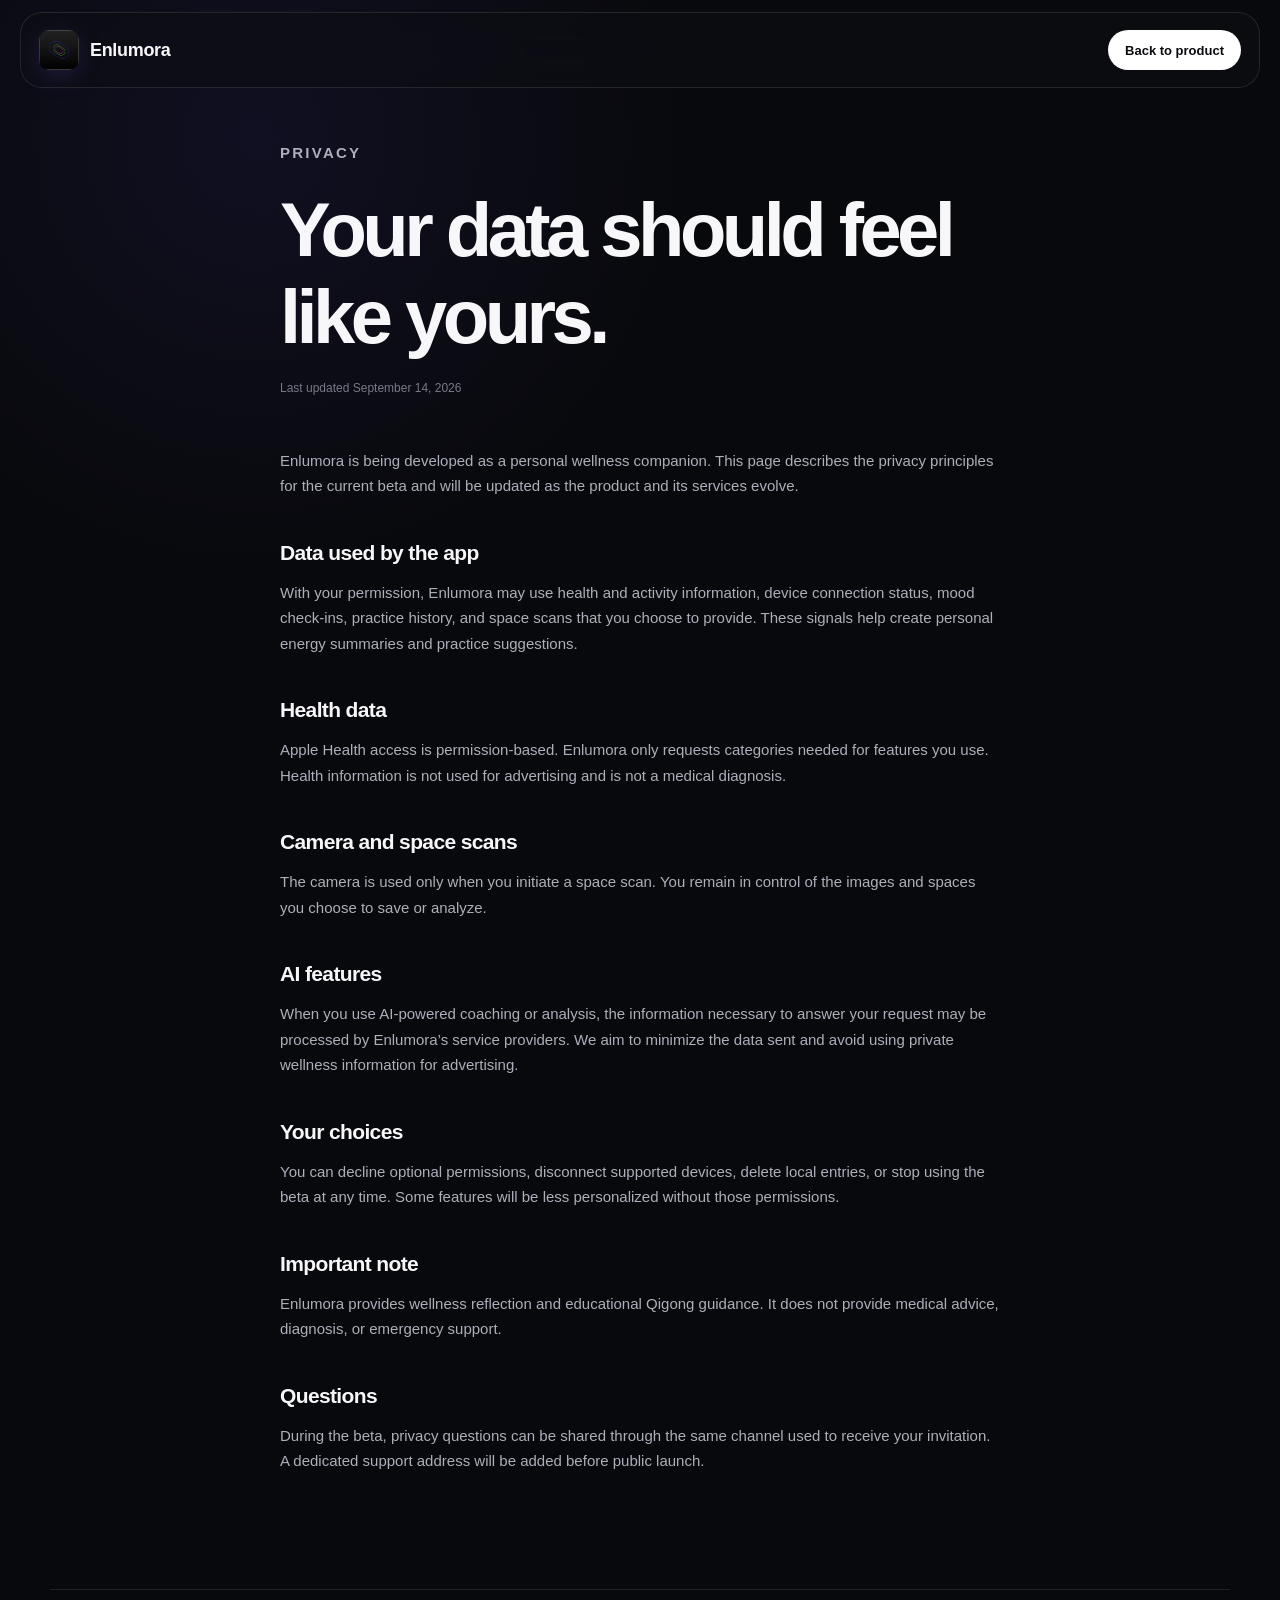
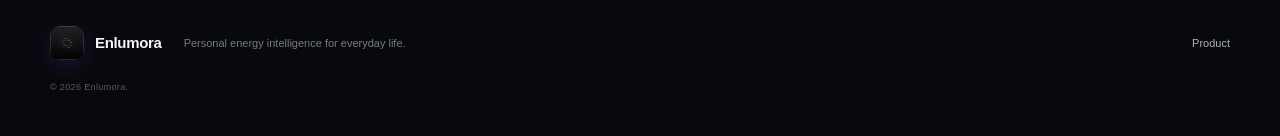
==== privacy.html @ c50a44a4 "Launch Enlumora product website" ====
<!doctype html>
<html lang="en">
<head>
  <meta charset="utf-8">
  <meta name="viewport" content="width=device-width, initial-scale=1">
  <title>Privacy — Enlumora</title>
  <meta name="description" content="Enlumora privacy overview.">
  <meta name="theme-color" content="#08090c">
  <link rel="icon" href="assets/app-icon.webp">
  <link rel="stylesheet" href="styles.css">
</head>
<body>
  <header class="site-header is-scrolled">
    <a class="brand" href="index.html"><img src="assets/app-icon.webp" alt="" width="40" height="40"><span>Enlumora</span></a>
    <a class="nav-cta" href="index.html">Back to product</a>
  </header>
  <main class="privacy-page">
    <article class="privacy-copy">
      <p class="eyebrow">Privacy</p>
      <h1>Your data should feel like yours.</h1>
      <p class="updated">Last updated September 14, 2026</p>

      <p>Enlumora is being developed as a personal wellness companion. This page describes the privacy principles for the current beta and will be updated as the product and its services evolve.</p>

      <h2>Data used by the app</h2>
      <p>With your permission, Enlumora may use health and activity information, device connection status, mood check-ins, practice history, and space scans that you choose to provide. These signals help create personal energy summaries and practice suggestions.</p>

      <h2>Health data</h2>
      <p>Apple Health access is permission-based. Enlumora only requests categories needed for features you use. Health information is not used for advertising and is not a medical diagnosis.</p>

      <h2>Camera and space scans</h2>
      <p>The camera is used only when you initiate a space scan. You remain in control of the images and spaces you choose to save or analyze.</p>

      <h2>AI features</h2>
      <p>When you use AI-powered coaching or analysis, the information necessary to answer your request may be processed by Enlumora’s service providers. We aim to minimize the data sent and avoid using private wellness information for advertising.</p>

      <h2>Your choices</h2>
      <p>You can decline optional permissions, disconnect supported devices, delete local entries, or stop using the beta at any time. Some features will be less personalized without those permissions.</p>

      <h2>Important note</h2>
      <p>Enlumora provides wellness reflection and educational Qigong guidance. It does not provide medical advice, diagnosis, or emergency support.</p>

      <h2>Questions</h2>
      <p>During the beta, privacy questions can be shared through the same channel used to receive your invitation. A dedicated support address will be added before public launch.</p>
    </article>
  </main>
  <footer class="site-footer shell">
    <a class="brand brand--footer" href="index.html"><img src="assets/app-icon.webp" alt="" width="34" height="34"><span>Enlumora</span></a>
    <p>Personal energy intelligence for everyday life.</p>
    <div class="footer-links"><a href="index.html">Product</a></div>
    <small>© <span data-year></span> Enlumora.</small>
  </footer>
  <script src="script.js"></script>
</body>
</html>
---- styles.css ----
:root {
  color-scheme: dark;
  --bg: #08090c;
  --surface: #15161c;
  --surface-2: #1d1e26;
  --text: #f7f7fa;
  --muted: #adafba;
  --subtle: #777986;
  --line: rgba(255, 255, 255, .1);
  --purple: #6b52ff;
  --green: #49e878;
  --pink: #f44cb7;
  --cyan: #5ddeea;
  --gold: #d7c187;
  --shell: min(1180px, calc(100vw - 48px));
}

* { box-sizing: border-box; }

html { scroll-behavior: smooth; overflow-x: hidden; }

body {
  margin: 0;
  overflow-x: hidden;
  color: var(--text);
  background:
    radial-gradient(circle at 20% 8%, rgba(107, 82, 255, .09), transparent 28rem),
    var(--bg);
  font-family: Inter, ui-sans-serif, -apple-system, BlinkMacSystemFont, "SF Pro Display", "Segoe UI", sans-serif;
  -webkit-font-smoothing: antialiased;
}

a { color: inherit; text-decoration: none; }
img, video { display: block; max-width: 100%; }
button { font: inherit; }
.shell { width: var(--shell); margin-inline: auto; }

.page-glow {
  position: fixed;
  z-index: -1;
  width: 34rem;
  height: 34rem;
  border-radius: 50%;
  filter: blur(140px);
  opacity: .09;
  pointer-events: none;
}

.page-glow--violet { top: 20vh; right: -17rem; background: var(--purple); }
.page-glow--green { top: 145vh; left: -20rem; background: var(--green); }

.site-header {
  position: fixed;
  z-index: 100;
  top: 0;
  left: 50%;
  width: min(1240px, calc(100vw - 32px));
  height: 76px;
  padding: 0 18px;
  display: flex;
  align-items: center;
  justify-content: space-between;
  transform: translateX(-50%);
  border: 1px solid transparent;
  border-radius: 22px;
  transition: background .3s, border-color .3s, top .3s, backdrop-filter .3s;
}

.site-header.is-scrolled {
  top: 12px;
  background: rgba(13, 14, 18, .72);
  border-color: var(--line);
  backdrop-filter: blur(22px) saturate(150%);
}

.brand { display: inline-flex; align-items: center; gap: 11px; font-weight: 650; letter-spacing: -.02em; }
.brand img { border-radius: 10px; box-shadow: 0 6px 25px rgba(107, 82, 255, .18); }
.brand span { font-size: 18px; }

.desktop-nav { display: flex; align-items: center; gap: 32px; margin-left: auto; margin-right: 34px; }
.desktop-nav a { color: var(--muted); font-size: 13px; transition: color .2s; }
.desktop-nav a:hover { color: white; }

.nav-cta {
  height: 40px;
  padding: 0 17px;
  display: inline-flex;
  align-items: center;
  gap: 9px;
  border-radius: 999px;
  color: #0b0c0f;
  background: #fff;
  font-size: 13px;
  font-weight: 650;
}
.nav-cta span, .button span { transition: transform .2s; }
.nav-cta:hover span, .button:hover span { transform: translate(2px, -2px); }

.menu-button, .mobile-menu { display: none; }

.hero {
  min-height: 900px;
  padding-top: 160px;
  display: grid;
  grid-template-columns: minmax(0, .95fr) minmax(420px, 1.05fr);
  align-items: center;
  gap: 64px;
}

.eyebrow {
  margin: 0 0 20px;
  color: rgba(255,255,255,.66);
  font-size: 11px;
  font-weight: 700;
  letter-spacing: .15em;
  text-transform: uppercase;
}

.eyebrow-dot {
  width: 7px;
  height: 7px;
  margin-right: 9px;
  display: inline-block;
  border-radius: 50%;
  background: var(--green);
  box-shadow: 0 0 15px var(--green);
}

.hero h1, .section-heading h2, .practice-caption h2, .coach-copy h2, .journey-copy h2, .final-cta h2 {
  margin: 0;
  max-width: 850px;
  font-size: clamp(54px, 7.6vw, 104px);
  font-weight: 560;
  line-height: .94;
  letter-spacing: -.065em;
}

.hero h1 span, .section-heading h2 span, .practice-caption h2 span, .coach-copy h2 span, .journey-copy h2 span, .final-cta h2 span {
  color: transparent;
  background: linear-gradient(90deg, #fff 5%, #a9a4c7 54%, #6f7080);
  background-clip: text;
  -webkit-background-clip: text;
}

.hero-lede {
  max-width: 575px;
  margin: 32px 0 0;
  color: var(--muted);
  font-size: clamp(18px, 1.8vw, 22px);
  line-height: 1.55;
  letter-spacing: -.02em;
}

.hero-actions { display: flex; align-items: center; gap: 28px; margin-top: 36px; }
.button { min-height: 54px; padding: 0 23px; display: inline-flex; align-items: center; justify-content: center; gap: 12px; border-radius: 999px; font-size: 14px; font-weight: 700; }
.button--primary { color: #090a0d; background: #fff; box-shadow: 0 15px 50px rgba(255,255,255,.1); }
.button--primary:hover { background: #e8e8ec; }
.text-link { display: inline-flex; gap: 10px; color: #d5d5dc; font-size: 14px; }
.text-link span { color: var(--green); }

.signal-row { display: flex; gap: 24px; margin-top: 44px; color: var(--subtle); font-size: 12px; }
.signal-row span { display: flex; align-items: center; gap: 8px; }
.signal-dot { width: 6px; height: 6px; display: inline-block; border-radius: 50%; }
.signal-dot--purple { background: var(--purple); box-shadow: 0 0 12px var(--purple); }
.signal-dot--pink { background: var(--pink); box-shadow: 0 0 12px var(--pink); }
.signal-dot--green { background: var(--green); box-shadow: 0 0 12px var(--green); }

.hero-visual { position: relative; min-height: 690px; display: grid; place-items: center; }
.hero-visual::before {
  content: "";
  position: absolute;
  inset: 8% -5%;
  background: radial-gradient(circle at 55% 45%, rgba(107,82,255,.24), rgba(244,76,183,.07) 32%, transparent 65%);
  filter: blur(20px);
}

.phone { position: relative; z-index: 3; width: 326px; transform: rotate(3deg); filter: drop-shadow(0 45px 60px rgba(0,0,0,.6)); }
.phone-frame { position: relative; padding: 10px; overflow: hidden; border: 1px solid rgba(255,255,255,.28); border-radius: 54px; background: linear-gradient(145deg, #3a3b42, #101116 20%, #0b0c0f 80%, #444650); box-shadow: inset 0 0 0 2px #07080a, inset 0 0 0 5px rgba(255,255,255,.04); }
.phone-frame img { width: 100%; height: auto; border-radius: 45px; }
.phone-speaker { position: absolute; z-index: 2; top: 21px; left: 50%; width: 92px; height: 25px; transform: translateX(-50%); border-radius: 20px; background: #050608; }

.energy-orbit { position: absolute; z-index: 1; border: 1px solid; border-radius: 50%; transform: rotate(-20deg); animation: orbit-drift 8s ease-in-out infinite alternate; }
.energy-orbit--one { width: 470px; height: 280px; border-color: rgba(107,82,255,.35); box-shadow: 0 0 60px rgba(107,82,255,.09), inset 0 0 70px rgba(107,82,255,.05); }
.energy-orbit--two { width: 580px; height: 360px; border-color: rgba(73,232,120,.15); animation-delay: -2s; }
@keyframes orbit-drift { to { transform: rotate(-14deg) scale(1.03); } }

.floating-chip {
  position: absolute;
  z-index: 5;
  min-width: 210px;
  padding: 14px 16px;
  display: flex;
  align-items: center;
  gap: 12px;
  border: 1px solid rgba(255,255,255,.13);
  border-radius: 16px;
  background: rgba(24,25,32,.78);
  box-shadow: 0 18px 45px rgba(0,0,0,.34);
  backdrop-filter: blur(18px);
  font-size: 13px;
  font-weight: 600;
}
.floating-chip small { display: block; margin-bottom: 4px; color: var(--muted); font-size: 8px; letter-spacing: .11em; }
.floating-chip--top { top: 18%; right: -1%; }
.floating-chip--bottom { bottom: 18%; left: -4%; }
.chip-icon { width: 34px; height: 34px; display: grid; place-items: center; flex: 0 0 auto; border-radius: 50%; color: var(--green); background: rgba(73,232,120,.11); box-shadow: inset 0 0 18px rgba(73,232,120,.08); }
.chip-pulse { width: 13px; height: 13px; margin: 10px; flex: 0 0 auto; border-radius: 50%; background: var(--pink); box-shadow: 0 0 0 6px rgba(244,76,183,.12), 0 0 22px var(--pink); }

.principle-strip { min-height: 82px; padding: 22px 32px; display: flex; align-items: center; justify-content: center; gap: 30px; border-block: 1px solid var(--line); color: rgba(255,255,255,.74); font-size: 13px; letter-spacing: .04em; }
.principle-strip i { width: 4px; height: 4px; border-radius: 50%; background: var(--purple); box-shadow: 0 0 12px var(--purple); }

.section { padding-block: 150px; }
.section-heading { display: grid; grid-template-columns: 1.2fr .8fr; column-gap: 80px; align-items: end; margin-bottom: 70px; }
.section-heading .eyebrow { grid-column: 1 / -1; }
.section-heading h2, .practice-caption h2, .coach-copy h2, .journey-copy h2, .final-cta h2 { font-size: clamp(44px, 5.5vw, 76px); line-height: 1; }
.section-heading > p:last-child { margin: 0 0 3px; color: var(--muted); font-size: 17px; line-height: 1.65; }

.signal-grid { display: grid; grid-template-columns: repeat(3, 1fr); gap: 18px; }
.signal-card { position: relative; min-height: 485px; padding: 26px; overflow: hidden; display: flex; flex-direction: column; border: 1px solid var(--line); border-radius: 28px; background: linear-gradient(160deg, rgba(255,255,255,.04), rgba(255,255,255,.015)); }
.signal-card::after { content: ""; position: absolute; inset: auto 0 0; height: 45%; opacity: .13; pointer-events: none; }
.signal-card--purple::after { background: radial-gradient(circle at 50% 100%, var(--purple), transparent 65%); }
.signal-card--pink::after { background: radial-gradient(circle at 50% 100%, var(--pink), transparent 65%); }
.signal-card--green::after { background: radial-gradient(circle at 50% 100%, var(--green), transparent 65%); }
.card-number { position: absolute; top: 25px; right: 25px; color: rgba(255,255,255,.3); font-size: 11px; letter-spacing: .1em; }
.signal-card h3 { margin: auto 0 10px; font-size: 27px; letter-spacing: -.04em; }
.signal-card p { position: relative; z-index: 2; min-height: 64px; margin: 0 0 22px; color: var(--muted); font-size: 15px; line-height: 1.5; }
.card-meta { position: relative; z-index: 2; padding-top: 18px; border-top: 1px solid var(--line); color: var(--subtle); font-size: 10px; line-height: 1.5; text-transform: uppercase; letter-spacing: .07em; }
.signal-art { position: relative; height: 245px; display: grid; place-items: center; }
.signal-art i, .signal-art b { position: absolute; display: block; }
.signal-art--body i { width: 150px; height: 62px; border: 1px solid rgba(107,82,255,.48); border-radius: 50%; box-shadow: 0 0 22px rgba(107,82,255,.12); transform: translateY(calc((var(--i, 0)) * 25px)); }
.signal-art--body i:nth-child(1) { --i: -1; width: 118px; }
.signal-art--body i:nth-child(2) { --i: 0; width: 152px; }
.signal-art--body i:nth-child(3) { --i: 1; width: 180px; }
.signal-art--body b { width: 52px; height: 116px; border-radius: 50% 50% 58% 58%; background: linear-gradient(var(--green), var(--pink)); filter: blur(5px); box-shadow: 0 0 35px rgba(244,76,183,.35); }
.signal-art--mood i { width: 155px; height: 155px; border-radius: 46% 54% 62% 38% / 41% 46% 54% 59%; background: var(--purple); filter: blur(14px); transform: rotate(22deg); box-shadow: 0 0 55px rgba(107,82,255,.5); }
.signal-art--mood b { width: 92px; height: 92px; border-radius: 58% 42% 48% 52%; background: var(--pink); filter: blur(5px); transform: rotate(-15deg); box-shadow: 0 0 30px rgba(244,76,183,.5); }
.signal-art--space i:first-child { width: 180px; height: 115px; border: 1px solid rgba(73,232,120,.36); transform: perspective(260px) rotateX(60deg) rotateZ(-20deg); }
.signal-art--space i:nth-child(2) { width: 122px; height: 78px; border: 1px solid rgba(93,222,234,.36); transform: translateY(-18px) perspective(260px) rotateX(60deg) rotateZ(-20deg); }
.signal-art--space b { width: 74px; height: 74px; border-radius: 50%; background: var(--green); filter: blur(20px); opacity: .8; }

.practice-section { padding: 0 18px; }
.practice-media { position: relative; width: 100%; height: min(80vw, 860px); min-height: 650px; overflow: hidden; border: 1px solid var(--line); border-radius: 38px; background: #d9d5ce; }
.practice-media video { width: 100%; height: 100%; object-fit: cover; }
.practice-overlay { position: absolute; inset: 0; background: linear-gradient(90deg, rgba(8,9,12,.82) 0%, rgba(8,9,12,.35) 48%, transparent 75%), linear-gradient(0deg, rgba(8,9,12,.55), transparent 40%); }
.practice-caption { position: absolute; inset: 0; display: flex; flex-direction: column; justify-content: center; align-items: flex-start; }
.practice-caption > p:not(.eyebrow) { max-width: 480px; margin: 24px 0 0; color: rgba(255,255,255,.7); font-size: 17px; line-height: 1.65; }
.practice-controls { width: min(520px, 100%); margin-top: 42px; padding: 16px 18px; display: flex; align-items: center; gap: 15px; border: 1px solid rgba(255,255,255,.16); border-radius: 18px; background: rgba(8,9,12,.42); backdrop-filter: blur(16px); }
.play-icon { width: 42px; height: 42px; display: grid; place-items: center; border-radius: 50%; color: #111; background: #fff; font-size: 11px; }
.practice-controls div { display: grid; gap: 4px; }
.practice-controls small { color: rgba(255,255,255,.55); font-size: 8px; letter-spacing: .1em; }
.practice-controls strong { font-size: 14px; }
.duration { margin-left: auto; color: rgba(255,255,255,.66); font-size: 12px; }

.method-section { display: grid; grid-template-columns: .75fr 1.25fr; gap: 90px; }
.section-heading--compact { display: block; margin: 0; position: sticky; top: 130px; align-self: start; }
.section-heading--compact .eyebrow { margin-bottom: 20px; }
.method-list { border-top: 1px solid var(--line); }
.method-row { position: relative; min-height: 210px; padding: 36px 6px; display: grid; grid-template-columns: 55px 1fr 116px; gap: 18px; align-items: center; border-bottom: 1px solid var(--line); }
.method-index { align-self: start; color: var(--subtle); font-size: 10px; letter-spacing: .1em; }
.method-row h3 { margin: 0 0 9px; font-size: 24px; letter-spacing: -.035em; }
.method-row p { max-width: 420px; margin: 0; color: var(--muted); font-size: 15px; line-height: 1.55; }
.method-symbol { position: relative; width: 90px; height: 90px; justify-self: end; border-radius: 50%; }
.method-symbol--sense { background: radial-gradient(circle at 38% 38%, var(--green) 0 9%, transparent 11%), radial-gradient(circle, rgba(107,82,255,.5), transparent 62%); border: 1px solid rgba(107,82,255,.3); box-shadow: 0 0 30px rgba(107,82,255,.13); }
.method-symbol--understand { border: 1px solid rgba(244,76,183,.3); box-shadow: inset 0 0 32px rgba(244,76,183,.1); }
.method-symbol--understand::before, .method-symbol--understand::after { content:""; position:absolute; border:1px solid; border-radius:50%; }
.method-symbol--understand::before { inset: 18px; border-color: rgba(73,232,120,.55); }
.method-symbol--understand::after { inset: 34px; border-color: var(--pink); background: rgba(244,76,183,.3); box-shadow: 0 0 18px var(--pink); }
.method-symbol--practice { border-radius: 44% 56% 52% 48%; background: linear-gradient(135deg, rgba(107,82,255,.92), rgba(244,76,183,.75)); filter: blur(1px); box-shadow: 0 0 35px rgba(107,82,255,.3); transform: rotate(12deg); }

.coach-section { padding-block: 80px 150px; }
.coach-panel { padding: 70px; display: grid; grid-template-columns: .9fr 1.1fr; gap: 80px; align-items: center; overflow: hidden; border: 1px solid var(--line); border-radius: 36px; background: radial-gradient(circle at 85% 20%, rgba(107,82,255,.13), transparent 32%), linear-gradient(145deg, rgba(255,255,255,.04), rgba(255,255,255,.015)); }
.coach-copy > p:not(.eyebrow) { margin: 25px 0 0; color: var(--muted); font-size: 16px; line-height: 1.65; }
.coach-features { margin: 34px 0 0; padding: 0; list-style: none; border-top: 1px solid var(--line); }
.coach-features li { padding: 15px 0; display: flex; gap: 20px; border-bottom: 1px solid var(--line); color: #dddde4; font-size: 13px; }
.coach-features span { color: var(--subtle); font-size: 9px; letter-spacing: .1em; }
.coach-demo { padding: 22px; display: flex; flex-direction: column; gap: 17px; border: 1px solid rgba(255,255,255,.13); border-radius: 26px; background: rgba(8,9,12,.76); box-shadow: 0 35px 80px rgba(0,0,0,.38); }
.coach-status { display: flex; align-items: center; gap: 9px; padding-bottom: 17px; border-bottom: 1px solid var(--line); font-size: 12px; font-weight: 650; }
.coach-status > span { width: 7px; height: 7px; border-radius: 50%; background: var(--green); box-shadow: 0 0 13px var(--green); }
.coach-status small { margin-left: auto; color: var(--subtle); font-size: 9px; font-weight: 500; letter-spacing: .06em; text-transform: uppercase; }
.message { max-width: 82%; padding: 13px 15px; border-radius: 17px; color: #e5e5e9; font-size: 13px; line-height: 1.5; }
.message--user { align-self: flex-end; border-bottom-right-radius: 6px; background: #272832; }
.message--coach { max-width: 92%; padding: 0; display: flex; gap: 11px; align-items: flex-start; }
.message--coach img { width: 35px; height: 35px; flex: 0 0 auto; border-radius: 50%; background: #20212a; }
.message--coach p { margin: 2px 0 0; }
.suggestion-card { padding: 15px; display: grid; grid-template-columns: 9px 1fr auto; align-items: center; gap: 13px; border: 1px solid rgba(107,82,255,.3); border-radius: 16px; background: rgba(107,82,255,.09); }
.suggestion-mark { width: 7px; height: 46px; border-radius: 5px; background: linear-gradient(var(--green), var(--purple), var(--pink)); box-shadow: 0 0 14px rgba(107,82,255,.45); }
.suggestion-card div { display: grid; gap: 3px; }
.suggestion-card small { color: #9691bd; font-size: 7px; letter-spacing: .1em; }
.suggestion-card strong { font-size: 13px; }
.suggestion-card p { margin: 0; color: var(--muted); font-size: 10px; }
.coach-input { height: 45px; padding: 0 7px 0 15px; display: flex; align-items: center; border: 1px solid var(--line); border-radius: 999px; color: var(--subtle); font-size: 11px; }
.coach-input span { width: 31px; height: 31px; margin-left: auto; display: grid; place-items: center; border-radius: 50%; color: #0b0c0f; background: #fff; font-size: 14px; }

.journey-grid { display: grid; grid-template-columns: .9fr 1.1fr; gap: 100px; align-items: center; }
.journey-copy > p:not(.eyebrow) { max-width: 520px; margin: 28px 0 0; color: var(--muted); font-size: 17px; line-height: 1.65; }
.journey-stats { margin-top: 42px; display: grid; grid-template-columns: repeat(3, 1fr); border-block: 1px solid var(--line); }
.journey-stats div { padding: 20px 14px 20px 0; display: grid; gap: 7px; }
.journey-stats strong { font-size: 26px; letter-spacing: -.04em; }
.journey-stats span { color: var(--subtle); font-size: 9px; letter-spacing: .08em; text-transform: uppercase; }
.journey-path { position: relative; padding: 22px; display: grid; gap: 12px; border: 1px solid var(--line); border-radius: 28px; background: rgba(21,22,28,.62); }
.path-line { position: absolute; z-index: 0; top: 63px; bottom: 63px; left: 48px; width: 1px; background: linear-gradient(var(--green), var(--purple), rgba(255,255,255,.08)); }
.path-item { position: relative; z-index: 1; min-height: 84px; padding: 14px 16px; display: grid; grid-template-columns: 42px 1fr auto; align-items: center; gap: 15px; border: 1px solid var(--line); border-radius: 18px; background: #17181f; }
.path-item > span { width: 36px; height: 36px; display: grid; place-items: center; border-radius: 50%; color: var(--muted); background: #252630; font-size: 11px; font-style: normal; }
.path-item div { display: grid; gap: 5px; }
.path-item small { color: var(--subtle); font-size: 7px; letter-spacing: .12em; }
.path-item strong { font-size: 13px; }
.path-item em { color: var(--subtle); font-size: 10px; font-style: normal; }
.path-item--done > span { color: #0c1510; background: var(--green); box-shadow: 0 0 20px rgba(73,232,120,.25); }
.path-item--current { border-color: rgba(107,82,255,.65); background: linear-gradient(100deg, rgba(107,82,255,.18), #17181f 60%); }
.path-item--current > span { color: white; background: var(--purple); box-shadow: 0 0 20px rgba(107,82,255,.35); }
.path-item--locked { opacity: .56; }

.final-cta { padding-block: 170px; display: flex; flex-direction: column; align-items: center; text-align: center; }
.final-mark { position: relative; width: 140px; height: 88px; margin-bottom: 42px; }
.final-mark i { position: absolute; inset: 0; border: 1px solid; border-radius: 50%; transform: rotate(-15deg); }
.final-mark i:first-child { border-color: var(--purple); filter: drop-shadow(0 0 8px rgba(107,82,255,.5)); }
.final-mark i:nth-child(2) { inset: 17px 27px; border-color: var(--green); }
.final-mark i:nth-child(3) { inset: 31px 50px; border-color: var(--pink); background: rgba(244,76,183,.24); box-shadow: 0 0 24px rgba(244,76,183,.3); }
.final-cta > p:not(.eyebrow) { margin: 25px 0 32px; color: var(--muted); font-size: 17px; }
.final-cta > small { margin-top: 18px; color: var(--subtle); font-size: 10px; letter-spacing: .04em; }

.site-footer { padding-block: 36px 44px; display: grid; grid-template-columns: auto 1fr auto; align-items: center; gap: 22px; border-top: 1px solid var(--line); }
.brand--footer span { font-size: 15px; }
.site-footer > p { color: var(--subtle); font-size: 11px; }
.footer-links { display: flex; gap: 22px; color: var(--muted); font-size: 11px; }
.footer-links a:hover { color: white; }
.site-footer > small { grid-column: 1 / -1; color: #585a65; font-size: 9px; letter-spacing: .04em; }

.privacy-page { min-height: 100vh; padding: 140px 0 100px; }
.privacy-copy { width: min(720px, calc(100vw - 48px)); margin: 0 auto; }
.privacy-copy h1 { margin: 0 0 18px; font-size: clamp(44px, 8vw, 76px); letter-spacing: -.06em; }
.privacy-copy .updated { margin-bottom: 50px; color: var(--subtle); font-size: 12px; }
.privacy-copy h2 { margin: 42px 0 12px; font-size: 21px; letter-spacing: -.03em; }
.privacy-copy p, .privacy-copy li { color: var(--muted); font-size: 15px; line-height: 1.7; }
.privacy-copy a { text-decoration: underline; text-underline-offset: 4px; }

.reveal { opacity: 0; transform: translateY(22px); transition: opacity .8s ease, transform .8s cubic-bezier(.22,.72,.24,1); }
.reveal--delay-small { transition-delay: .08s; }
.reveal--delay { transition-delay: .16s; }
.reveal.is-visible { opacity: 1; transform: translateY(0); }

@media (max-width: 980px) {
  .desktop-nav { display: none; }
  .hero { grid-template-columns: 1fr 1fr; gap: 25px; }
  .phone { width: 285px; }
  .floating-chip { display: none; }
  .energy-orbit--one { width: 390px; }
  .energy-orbit--two { width: 460px; }
  .section-heading { grid-template-columns: 1fr; gap: 26px; }
  .signal-card { min-height: 440px; padding: 22px; }
  .signal-art { height: 210px; }
  .method-section { grid-template-columns: 1fr; gap: 60px; }
  .section-heading--compact { position: static; }
  .coach-panel { padding: 48px; gap: 45px; }
  .journey-grid { gap: 50px; }
}

@media (max-width: 760px) {
  :root { --shell: min(100% - 36px, 600px); }
  .site-header { width: calc(100vw - 20px); height: 66px; padding: 0 14px; }
  .site-header.is-scrolled { top: 8px; }
  .brand img { width: 35px; height: 35px; }
  .brand span { font-size: 16px; }
  .nav-cta { display: none; }
  .menu-button { width: 40px; height: 40px; display: grid; place-content: center; gap: 6px; border: 0; border-radius: 50%; color: white; background: rgba(255,255,255,.06); }
  .menu-button span { width: 17px; height: 1px; background: currentColor; transition: transform .2s; }
  .menu-button[aria-expanded="true"] span:first-child { transform: translateY(3.5px) rotate(45deg); }
  .menu-button[aria-expanded="true"] span:last-child { transform: translateY(-3.5px) rotate(-45deg); }
  .mobile-menu { position: absolute; top: 72px; left: 0; right: 0; padding: 16px; display: grid; gap: 2px; visibility: hidden; opacity: 0; transform: translateY(-8px); border: 1px solid var(--line); border-radius: 20px; background: rgba(13,14,18,.94); backdrop-filter: blur(22px); transition: opacity .2s, transform .2s, visibility .2s; }
  .mobile-menu.is-open { visibility: visible; opacity: 1; transform: translateY(0); }
  .mobile-menu a { padding: 13px 11px; border-bottom: 1px solid rgba(255,255,255,.05); color: var(--muted); font-size: 14px; }
  .mobile-menu a:last-child { margin-top: 8px; border: 0; border-radius: 999px; color: #0b0c0f; background: white; text-align: center; font-weight: 700; }
  .hero { min-height: auto; padding-top: 138px; padding-bottom: 85px; grid-template-columns: 1fr; gap: 60px; }
  .hero h1 { font-size: clamp(57px, 16vw, 76px); }
  .hero-lede { font-size: 18px; }
  .hero-actions { align-items: flex-start; flex-direction: column; gap: 20px; }
  .signal-row { gap: 16px; }
  .hero-visual { min-height: 570px; }
  .phone { width: 280px; }
  .energy-orbit--one { width: 340px; height: 220px; }
  .energy-orbit--two { width: 410px; height: 280px; }
  .principle-strip { padding-inline: 22px; justify-content: flex-start; gap: 17px; overflow: hidden; white-space: nowrap; }
  .principle-strip p:last-child, .principle-strip i:last-of-type { display: none; }
  .section { padding-block: 100px; }
  .section-heading { margin-bottom: 45px; }
  .section-heading h2, .practice-caption h2, .coach-copy h2, .journey-copy h2, .final-cta h2 { font-size: 46px; }
  .section-heading > p:last-child { font-size: 16px; }
  .signal-grid { grid-template-columns: 1fr; }
  .signal-card { min-height: 420px; }
  .practice-section { padding-inline: 8px; }
  .practice-media { min-height: 740px; border-radius: 28px; }
  .practice-media video { object-position: 42% center; }
  .practice-overlay { background: linear-gradient(0deg, rgba(8,9,12,.9) 0%, rgba(8,9,12,.25) 65%, transparent); }
  .practice-caption { justify-content: flex-end; padding-bottom: 46px; }
  .practice-caption > p:not(.eyebrow) { font-size: 15px; }
  .method-row { min-height: 200px; grid-template-columns: 35px 1fr 70px; gap: 12px; }
  .method-symbol { width: 64px; height: 64px; }
  .coach-section { padding-block: 10px 100px; }
  .coach-panel { padding: 34px 20px 20px; grid-template-columns: 1fr; border-radius: 28px; }
  .coach-copy { padding-inline: 10px; }
  .coach-demo { padding: 17px; }
  .journey-grid { grid-template-columns: 1fr; }
  .journey-stats { grid-template-columns: repeat(3, 1fr); }
  .journey-stats strong { font-size: 22px; }
  .journey-path { padding: 14px; }
  .path-item { padding: 12px; grid-template-columns: 40px 1fr; }
  .path-item em { display: none; }
  .path-line { left: 39px; }
  .final-cta { padding-block: 120px; }
  .site-footer { grid-template-columns: 1fr auto; }
  .site-footer > p { display: none; }
}

@media (prefers-reduced-motion: reduce) {
  html { scroll-behavior: auto; }
  *, *::before, *::after { animation-duration: .01ms !important; animation-iteration-count: 1 !important; transition-duration: .01ms !important; }
  .reveal { opacity: 1; transform: none; }
}
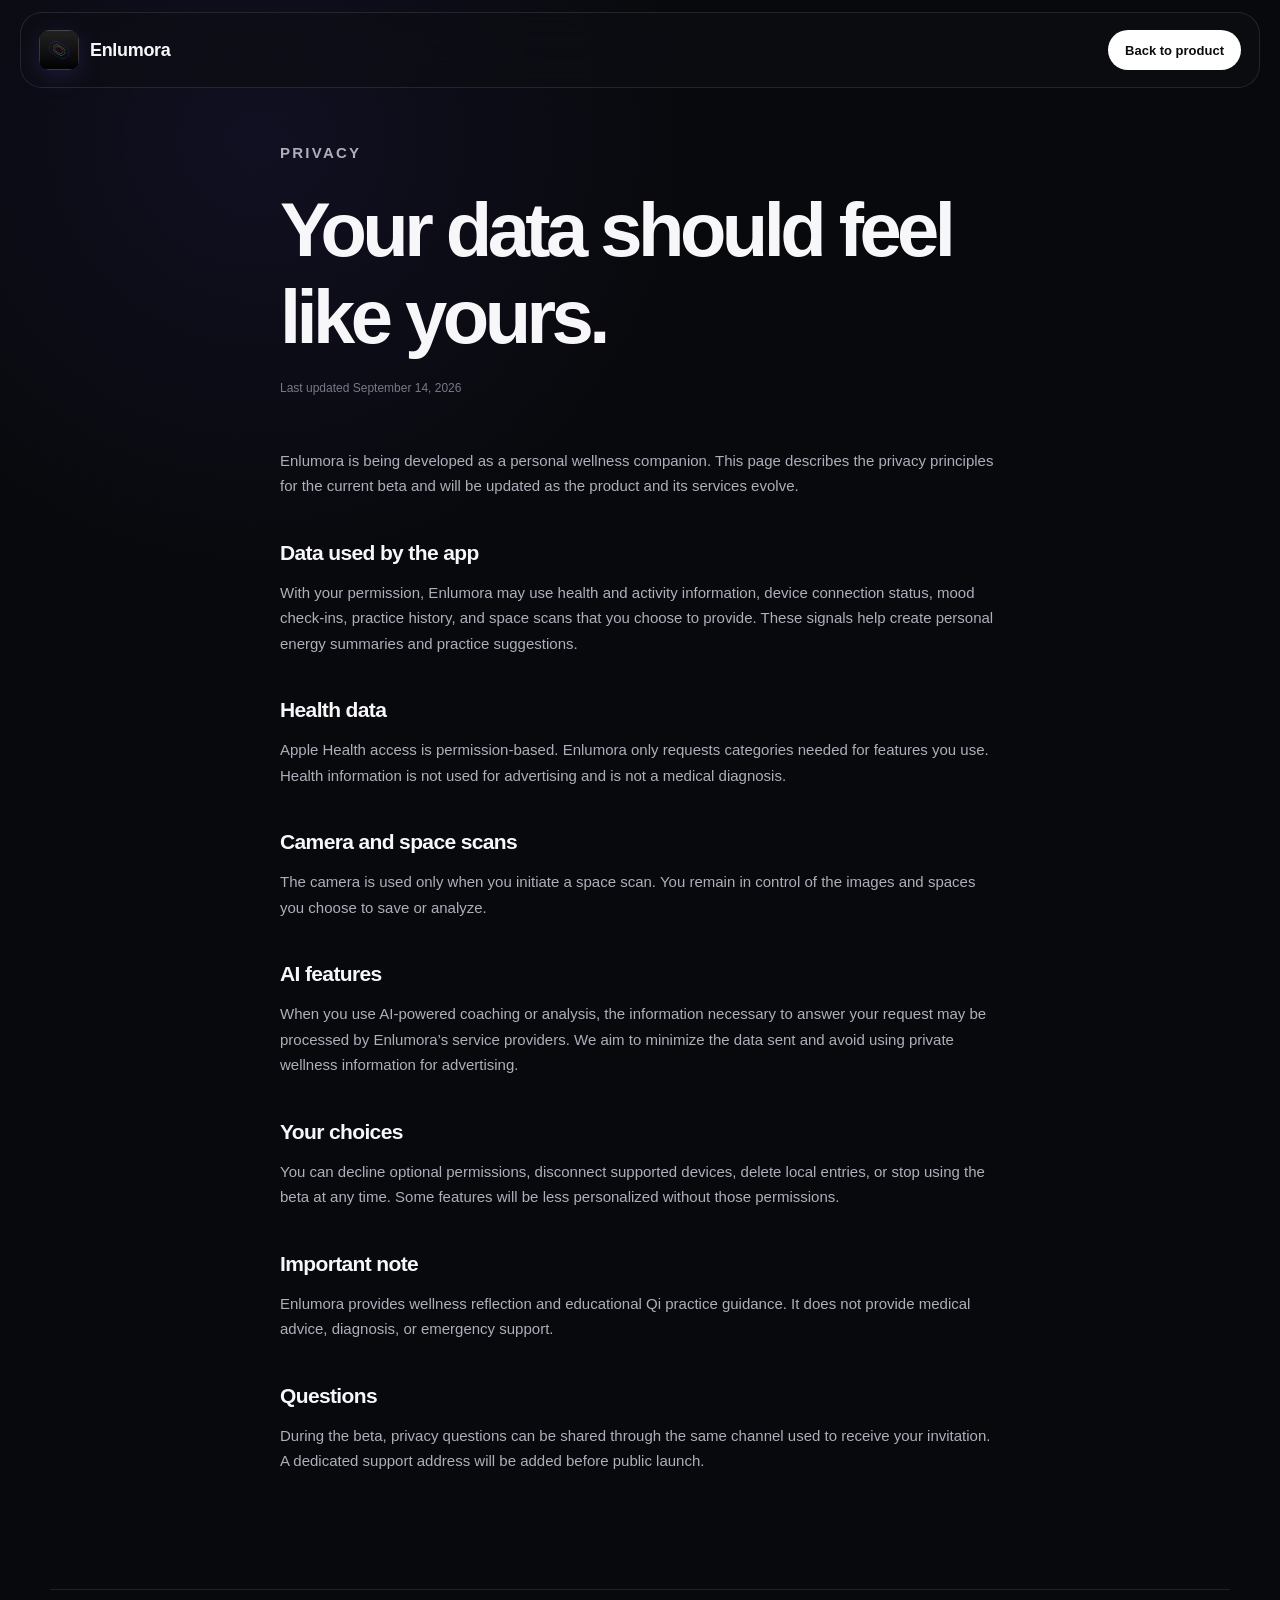
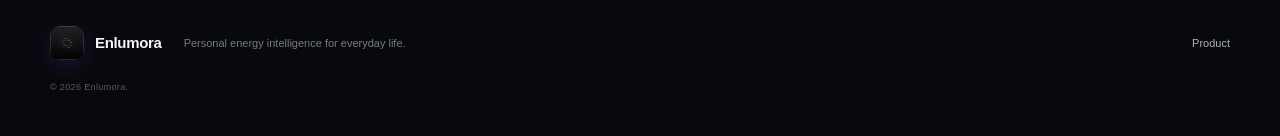
==== commit d6da1238: "Refine practice language around Qi Flow" ====
--- a/privacy.html
+++ b/privacy.html
@@ -38,7 +38,7 @@
       <p>You can decline optional permissions, disconnect supported devices, delete local entries, or stop using the beta at any time. Some features will be less personalized without those permissions.</p>
 
       <h2>Important note</h2>
-      <p>Enlumora provides wellness reflection and educational Qigong guidance. It does not provide medical advice, diagnosis, or emergency support.</p>
+      <p>Enlumora provides wellness reflection and educational Qi practice guidance. It does not provide medical advice, diagnosis, or emergency support.</p>
 
       <h2>Questions</h2>
       <p>During the beta, privacy questions can be shared through the same channel used to receive your invitation. A dedicated support address will be added before public launch.</p>
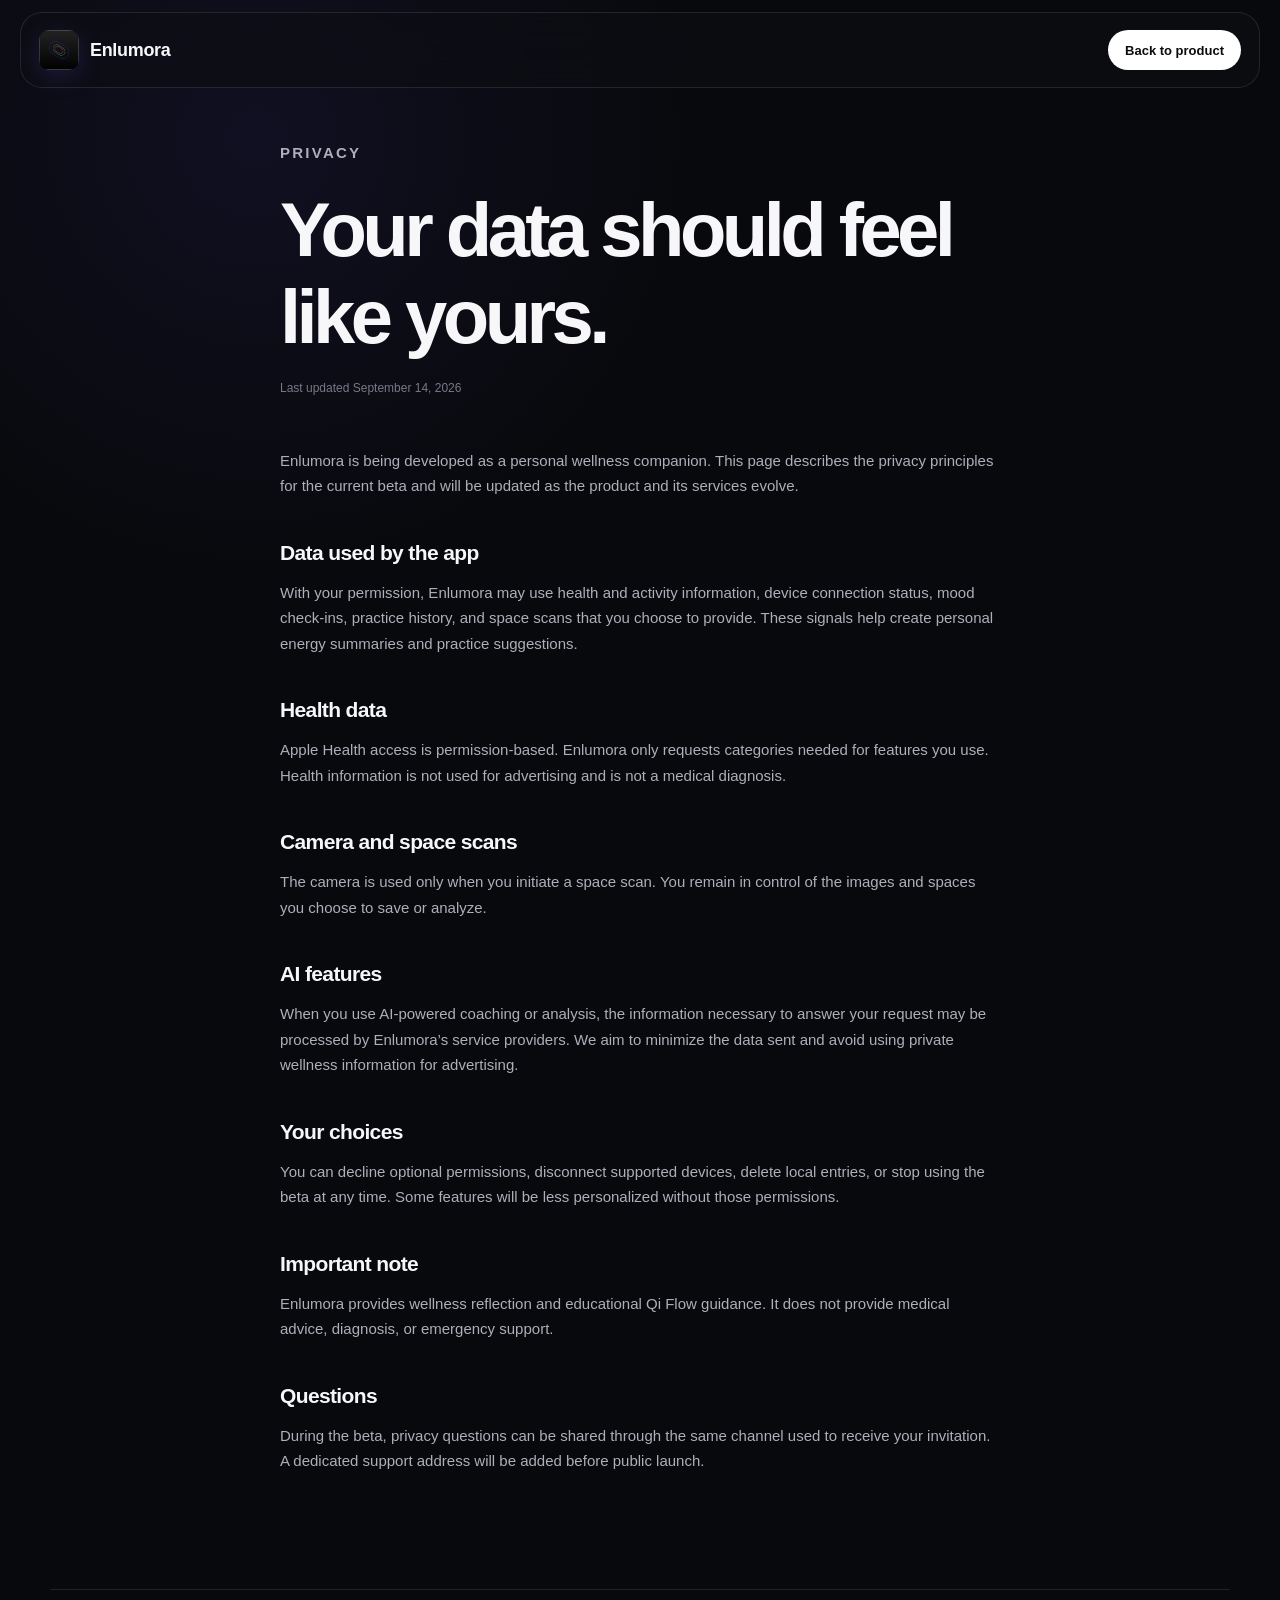
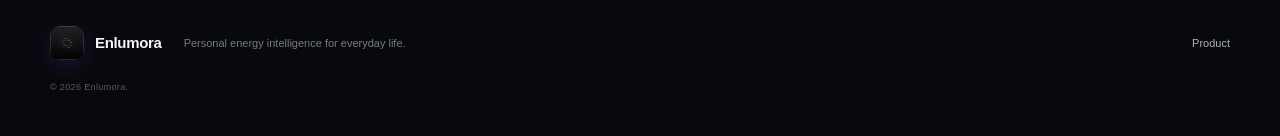
==== commit baf45ebf: "Unify practice naming as Qi Flow" ====
--- a/privacy.html
+++ b/privacy.html
@@ -38,7 +38,7 @@
       <p>You can decline optional permissions, disconnect supported devices, delete local entries, or stop using the beta at any time. Some features will be less personalized without those permissions.</p>
 
       <h2>Important note</h2>
-      <p>Enlumora provides wellness reflection and educational Qi practice guidance. It does not provide medical advice, diagnosis, or emergency support.</p>
+      <p>Enlumora provides wellness reflection and educational Qi Flow guidance. It does not provide medical advice, diagnosis, or emergency support.</p>
 
       <h2>Questions</h2>
       <p>During the beta, privacy questions can be shared through the same channel used to receive your invitation. A dedicated support address will be added before public launch.</p>
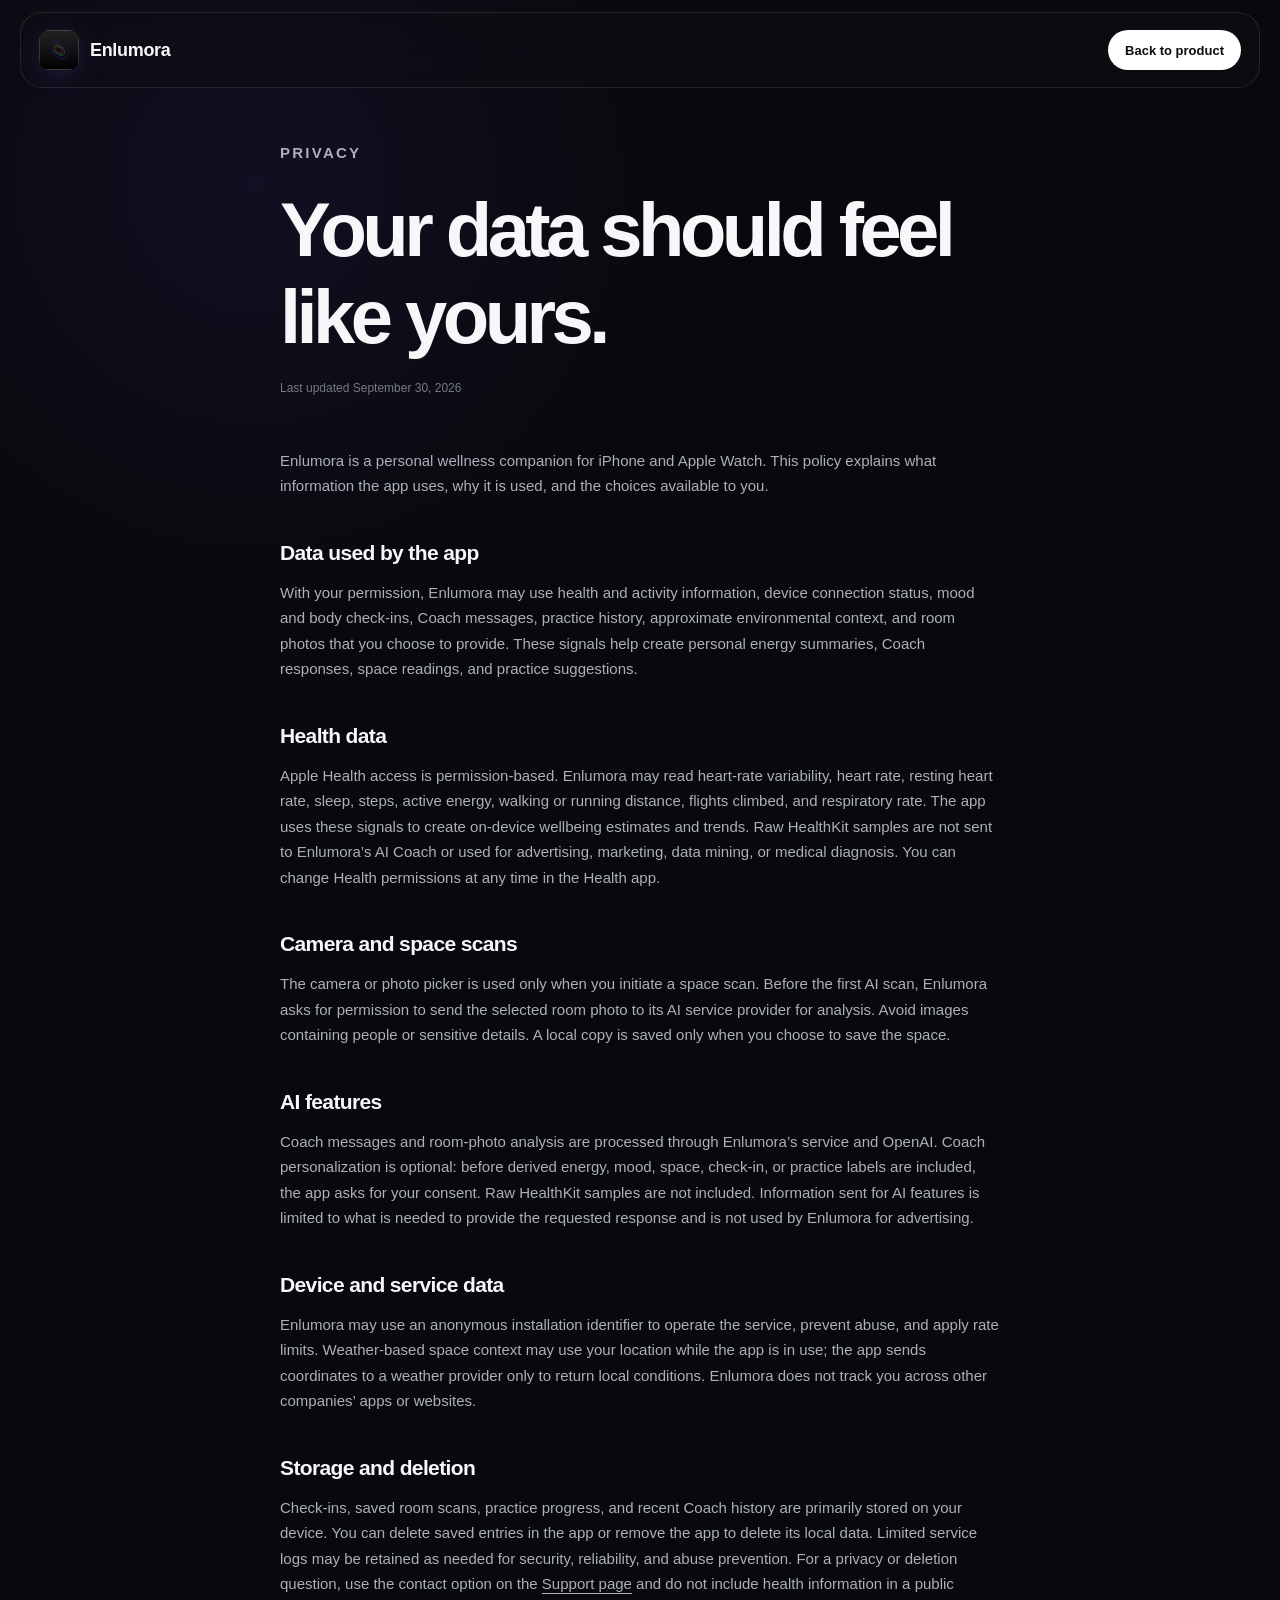
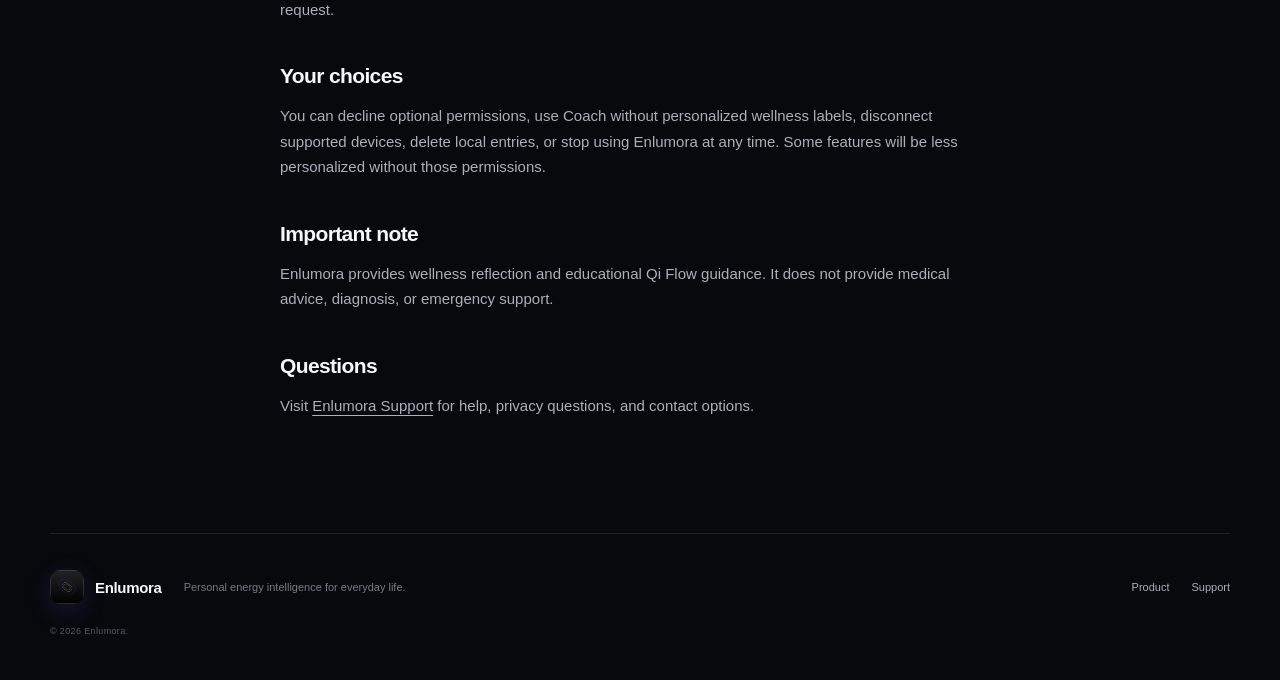
==== commit aaf05674: "Prepare privacy and support pages for launch" ====
--- a/privacy.html
+++ b/privacy.html
@@ -18,36 +18,42 @@
     <article class="privacy-copy">
       <p class="eyebrow">Privacy</p>
       <h1>Your data should feel like yours.</h1>
-      <p class="updated">Last updated September 14, 2026</p>
+      <p class="updated">Last updated September 30, 2026</p>
 
-      <p>Enlumora is being developed as a personal wellness companion. This page describes the privacy principles for the current beta and will be updated as the product and its services evolve.</p>
+      <p>Enlumora is a personal wellness companion for iPhone and Apple Watch. This policy explains what information the app uses, why it is used, and the choices available to you.</p>
 
       <h2>Data used by the app</h2>
-      <p>With your permission, Enlumora may use health and activity information, device connection status, mood check-ins, practice history, and space scans that you choose to provide. These signals help create personal energy summaries and practice suggestions.</p>
+      <p>With your permission, Enlumora may use health and activity information, device connection status, mood and body check-ins, Coach messages, practice history, approximate environmental context, and room photos that you choose to provide. These signals help create personal energy summaries, Coach responses, space readings, and practice suggestions.</p>
 
       <h2>Health data</h2>
-      <p>Apple Health access is permission-based. Enlumora only requests categories needed for features you use. Health information is not used for advertising and is not a medical diagnosis.</p>
+      <p>Apple Health access is permission-based. Enlumora may read heart-rate variability, heart rate, resting heart rate, sleep, steps, active energy, walking or running distance, flights climbed, and respiratory rate. The app uses these signals to create on-device wellbeing estimates and trends. Raw HealthKit samples are not sent to Enlumora’s AI Coach or used for advertising, marketing, data mining, or medical diagnosis. You can change Health permissions at any time in the Health app.</p>
 
       <h2>Camera and space scans</h2>
-      <p>The camera is used only when you initiate a space scan. You remain in control of the images and spaces you choose to save or analyze.</p>
+      <p>The camera or photo picker is used only when you initiate a space scan. Before the first AI scan, Enlumora asks for permission to send the selected room photo to its AI service provider for analysis. Avoid images containing people or sensitive details. A local copy is saved only when you choose to save the space.</p>
 
       <h2>AI features</h2>
-      <p>When you use AI-powered coaching or analysis, the information necessary to answer your request may be processed by Enlumora’s service providers. We aim to minimize the data sent and avoid using private wellness information for advertising.</p>
+      <p>Coach messages and room-photo analysis are processed through Enlumora’s service and OpenAI. Coach personalization is optional: before derived energy, mood, space, check-in, or practice labels are included, the app asks for your consent. Raw HealthKit samples are not included. Information sent for AI features is limited to what is needed to provide the requested response and is not used by Enlumora for advertising.</p>
+
+      <h2>Device and service data</h2>
+      <p>Enlumora may use an anonymous installation identifier to operate the service, prevent abuse, and apply rate limits. Weather-based space context may use your location while the app is in use; the app sends coordinates to a weather provider only to return local conditions. Enlumora does not track you across other companies’ apps or websites.</p>
+
+      <h2>Storage and deletion</h2>
+      <p>Check-ins, saved room scans, practice progress, and recent Coach history are primarily stored on your device. You can delete saved entries in the app or remove the app to delete its local data. Limited service logs may be retained as needed for security, reliability, and abuse prevention. For a privacy or deletion question, use the contact option on the <a href="support.html">Support page</a> and do not include health information in a public request.</p>
 
       <h2>Your choices</h2>
-      <p>You can decline optional permissions, disconnect supported devices, delete local entries, or stop using the beta at any time. Some features will be less personalized without those permissions.</p>
+      <p>You can decline optional permissions, use Coach without personalized wellness labels, disconnect supported devices, delete local entries, or stop using Enlumora at any time. Some features will be less personalized without those permissions.</p>
 
       <h2>Important note</h2>
       <p>Enlumora provides wellness reflection and educational Qi Flow guidance. It does not provide medical advice, diagnosis, or emergency support.</p>
 
       <h2>Questions</h2>
-      <p>During the beta, privacy questions can be shared through the same channel used to receive your invitation. A dedicated support address will be added before public launch.</p>
+      <p>Visit <a href="support.html">Enlumora Support</a> for help, privacy questions, and contact options.</p>
     </article>
   </main>
   <footer class="site-footer shell">
     <a class="brand brand--footer" href="index.html"><img src="assets/app-icon.webp" alt="" width="34" height="34"><span>Enlumora</span></a>
     <p>Personal energy intelligence for everyday life.</p>
-    <div class="footer-links"><a href="index.html">Product</a></div>
+    <div class="footer-links"><a href="index.html">Product</a><a href="support.html">Support</a></div>
     <small>© <span data-year></span> Enlumora.</small>
   </footer>
   <script src="script.js"></script>
--- a/styles.css
+++ b/styles.css
@@ -77,7 +77,7 @@
 .brand img { border-radius: 10px; box-shadow: 0 6px 25px rgba(107, 82, 255, .18); }
 .brand span { font-size: 18px; }
 
-.desktop-nav { display: flex; align-items: center; gap: 32px; margin-left: auto; margin-right: 34px; }
+.desktop-nav { display: flex; align-items: center; gap: 26px; margin-left: auto; margin-right: 30px; }
 .desktop-nav a { color: var(--muted); font-size: 13px; transition: color .2s; }
 .desktop-nav a:hover { color: white; }
 
@@ -135,11 +135,62 @@
   letter-spacing: -.065em;
 }
 
-.hero h1 span, .section-heading h2 span, .practice-caption h2 span, .coach-copy h2 span, .journey-copy h2 span, .final-cta h2 span {
+.section-heading h2 span, .practice-caption h2 span, .coach-copy h2 span, .journey-copy h2 span, .final-cta h2 span {
   color: transparent;
   background: linear-gradient(90deg, #fff 5%, #a9a4c7 54%, #6f7080);
   background-clip: text;
   -webkit-background-clip: text;
+}
+
+.hero .hero-title {
+  max-width: 620px;
+  font-size: clamp(54px, 6.6vw, 92px);
+  font-weight: 520;
+  line-height: .88;
+  letter-spacing: -.062em;
+}
+
+.hero-title__quiet {
+  display: block;
+  color: rgba(247,247,250,.92);
+  font-size: .78em;
+  letter-spacing: -.052em;
+}
+
+.hero-title__flow {
+  position: relative;
+  display: block;
+  width: max-content;
+  max-width: 100%;
+  margin-top: .13em;
+  margin-left: clamp(22px, 4.6vw, 64px);
+  color: #e8ebe4;
+  font-family: "Iowan Old Style", "Palatino Linotype", "Book Antiqua", Georgia, serif;
+  font-size: 1.04em;
+  font-style: italic;
+  font-weight: 400;
+  letter-spacing: -.07em;
+  text-shadow: 0 0 34px rgba(73,232,120,.06);
+}
+
+.hero-title__flow::after {
+  content: "";
+  position: absolute;
+  right: -.08em;
+  bottom: -.09em;
+  left: .03em;
+  height: .18em;
+  border-top: 1px solid rgba(125,219,158,.58);
+  border-radius: 50%;
+  transform: rotate(-1.5deg) scaleX(.96);
+  transform-origin: left center;
+  box-shadow: 0 -9px 28px rgba(73,232,120,.09);
+  animation: title-current 6.5s ease-in-out infinite alternate;
+}
+
+@keyframes title-current {
+  from { opacity: .42; transform: rotate(-1.5deg) scaleX(.93) translateX(-.02em); }
+  to { opacity: .8; transform: rotate(-.4deg) scaleX(1) translateX(.04em); }
 }
 
 .hero-lede {
@@ -164,6 +215,8 @@
 .signal-dot--purple { background: var(--purple); box-shadow: 0 0 12px var(--purple); }
 .signal-dot--pink { background: var(--pink); box-shadow: 0 0 12px var(--pink); }
 .signal-dot--green { background: var(--green); box-shadow: 0 0 12px var(--green); }
+.hero-device-note { margin: 18px 0 0; color: #696b76; font-size: 10px; letter-spacing: .045em; }
+.hero-device-note span { margin-inline: 7px; color: rgba(73,232,120,.65); }
 
 .hero-visual { position: relative; min-height: 690px; display: grid; place-items: center; }
 .hero-visual::before {
@@ -178,6 +231,45 @@
 .phone-frame { position: relative; padding: 10px; overflow: hidden; border: 1px solid rgba(255,255,255,.28); border-radius: 54px; background: linear-gradient(145deg, #3a3b42, #101116 20%, #0b0c0f 80%, #444650); box-shadow: inset 0 0 0 2px #07080a, inset 0 0 0 5px rgba(255,255,255,.04); }
 .phone-frame img { width: 100%; height: auto; border-radius: 45px; }
 .phone-speaker { position: absolute; z-index: 2; top: 21px; left: 50%; width: 92px; height: 25px; transform: translateX(-50%); border-radius: 20px; background: #050608; }
+
+.watch-companion {
+  position: absolute;
+  z-index: 4;
+  bottom: 4%;
+  left: 4%;
+  width: 174px;
+  transform: rotate(-10deg);
+  filter: drop-shadow(0 32px 32px rgba(0,0,0,.62));
+}
+.watch-companion::before { content: ""; position: absolute; inset: 19% 9%; border-radius: 50%; background: rgba(73,232,120,.13); filter: blur(28px); }
+.watch-hardware { position: relative; z-index: 1; padding-block: 29px; }
+.watch-band { position: absolute; z-index: 0; left: 50%; width: 63%; height: 62px; transform: translateX(-50%); border-inline: 1px solid rgba(255,255,255,.08); background: linear-gradient(90deg, #111218, #2a2b32 47%, #111218); }
+.watch-band--top { top: -21px; border-radius: 24px 24px 8px 8px; }
+.watch-band--bottom { bottom: -21px; border-radius: 8px 8px 24px 24px; }
+.watch-case { position: relative; z-index: 2; padding: 7px; overflow: hidden; border: 1px solid rgba(255,255,255,.3); border-radius: 39px; background: linear-gradient(145deg, #4b4d54, #111218 22%, #07080b 76%, #3c3e45); box-shadow: inset 0 0 0 2px #08090c, inset 0 0 0 4px rgba(255,255,255,.035), 0 20px 35px rgba(0,0,0,.45); }
+.watch-case img { position: relative; z-index: 1; width: 100%; height: auto; border-radius: 32px; }
+.watch-crown { position: absolute; z-index: 1; top: 40%; right: -8px; width: 9px; height: 25px; border: 1px solid rgba(255,255,255,.22); border-radius: 4px; background: #22242a; box-shadow: 2px 0 7px rgba(0,0,0,.45); }
+.watch-companion > span {
+  position: absolute;
+  z-index: 2;
+  bottom: -4px;
+  left: 50%;
+  padding: 8px 11px;
+  display: inline-flex;
+  align-items: center;
+  gap: 7px;
+  transform: translateX(-50%) rotate(10deg);
+  white-space: nowrap;
+  border: 1px solid rgba(255,255,255,.12);
+  border-radius: 999px;
+  color: rgba(255,255,255,.72);
+  background: rgba(12,13,17,.82);
+  backdrop-filter: blur(14px);
+  font-size: 8px;
+  letter-spacing: .06em;
+  text-transform: uppercase;
+}
+.watch-companion > span i { width: 6px; height: 6px; border-radius: 50%; background: var(--green); box-shadow: 0 0 10px var(--green); }
 
 .energy-orbit { position: absolute; z-index: 1; border: 1px solid; border-radius: 50%; transform: rotate(-20deg); animation: orbit-drift 8s ease-in-out infinite alternate; }
 .energy-orbit--one { width: 470px; height: 280px; border-color: rgba(107,82,255,.35); box-shadow: 0 0 60px rgba(107,82,255,.09), inset 0 0 70px rgba(107,82,255,.05); }
@@ -202,7 +294,7 @@
 }
 .floating-chip small { display: block; margin-bottom: 4px; color: var(--muted); font-size: 8px; letter-spacing: .11em; }
 .floating-chip--top { top: 18%; right: -1%; }
-.floating-chip--bottom { bottom: 18%; left: -4%; }
+.floating-chip--bottom { right: -2%; bottom: 14%; }
 .chip-icon { width: 34px; height: 34px; display: grid; place-items: center; flex: 0 0 auto; border-radius: 50%; color: var(--green); background: rgba(73,232,120,.11); box-shadow: inset 0 0 18px rgba(73,232,120,.08); }
 .chip-pulse { width: 13px; height: 13px; margin: 10px; flex: 0 0 auto; border-radius: 50%; background: var(--pink); box-shadow: 0 0 0 6px rgba(244,76,183,.12), 0 0 22px var(--pink); }
 
@@ -238,6 +330,90 @@
 .signal-art--space i:nth-child(2) { width: 122px; height: 78px; border: 1px solid rgba(93,222,234,.36); transform: translateY(-18px) perspective(260px) rotateX(60deg) rotateZ(-20deg); }
 .signal-art--space b { width: 74px; height: 74px; border-radius: 50%; background: var(--green); filter: blur(20px); opacity: .8; }
 
+.wearable-section { padding-top: 110px; scroll-margin-top: 80px; }
+.wearable-heading { margin-bottom: 58px; }
+.wearable-stage {
+  min-height: 600px;
+  display: grid;
+  grid-template-columns: 1.08fr .92fr;
+  overflow: hidden;
+  border: 1px solid var(--line);
+  border-radius: 36px;
+  background: linear-gradient(145deg, rgba(255,255,255,.045), rgba(255,255,255,.012));
+  box-shadow: 0 36px 100px rgba(0,0,0,.22);
+}
+.wearable-visual {
+  position: relative;
+  min-height: 600px;
+  display: grid;
+  place-items: center;
+  overflow: hidden;
+  border-right: 1px solid var(--line);
+  background:
+    radial-gradient(circle at 27% 36%, rgba(73,232,120,.12), transparent 30%),
+    radial-gradient(circle at 76% 58%, rgba(107,82,255,.18), transparent 36%),
+    #090a0d;
+}
+.wearable-visual::after { content: ""; position: absolute; inset: 12% 5%; border: 1px solid rgba(255,255,255,.055); border-radius: 50%; transform: rotate(-9deg); }
+.wearable-visual > img { position: relative; z-index: 2; width: 100%; max-width: 100%; height: auto; padding: 64px 18px 72px; object-fit: contain; filter: drop-shadow(0 35px 45px rgba(0,0,0,.46)); }
+.live-badge {
+  position: absolute;
+  z-index: 4;
+  top: 24px;
+  left: 24px;
+  padding: 11px 13px;
+  display: flex;
+  align-items: center;
+  gap: 10px;
+  border: 1px solid rgba(255,255,255,.11);
+  border-radius: 13px;
+  color: #e7e8eb;
+  background: rgba(14,15,20,.72);
+  backdrop-filter: blur(15px);
+  font-size: 10px;
+  font-weight: 650;
+}
+.live-badge > i { width: 8px; height: 8px; flex: 0 0 auto; border-radius: 50%; background: var(--green); box-shadow: 0 0 0 5px rgba(73,232,120,.09), 0 0 18px var(--green); }
+.live-badge small { display: block; margin-bottom: 3px; color: var(--subtle); font-size: 7px; letter-spacing: .11em; }
+.device-labels { position: absolute; z-index: 4; right: 22px; bottom: 22px; left: 22px; display: flex; gap: 7px; }
+.device-labels span { padding: 8px 11px; border: 1px solid rgba(255,255,255,.1); border-radius: 999px; color: rgba(255,255,255,.66); background: rgba(11,12,16,.66); backdrop-filter: blur(12px); font-size: 8px; letter-spacing: .08em; text-transform: uppercase; }
+
+.signal-reader { min-width: 0; padding: 30px 34px 32px; display: flex; flex-direction: column; background: rgba(20,21,27,.54); }
+.signal-reader__head { min-height: 54px; padding-bottom: 18px; display: flex; align-items: center; justify-content: space-between; gap: 20px; border-bottom: 1px solid var(--line); }
+.signal-reader__head div { display: grid; gap: 5px; }
+.signal-reader__head small { color: var(--subtle); font-size: 7px; letter-spacing: .13em; }
+.signal-reader__head strong { font-size: 16px; letter-spacing: -.02em; }
+.signal-reader__head > span { padding: 7px 10px; border-radius: 999px; color: #8eeaaa; background: rgba(73,232,120,.08); font-size: 8px; letter-spacing: .06em; text-transform: uppercase; }
+.biometric-list { display: grid; }
+.biometric-list article { min-height: 94px; padding: 18px 0; display: grid; grid-template-columns: 34px 1fr auto; gap: 10px; align-items: center; border-bottom: 1px solid var(--line); }
+.biometric-index { align-self: start; padding-top: 3px; color: #646672; font-size: 8px; letter-spacing: .1em; }
+.biometric-list h3 { margin: 0 0 6px; font-size: 14px; letter-spacing: -.02em; }
+.biometric-list p { margin: 0; color: var(--muted); font-size: 11px; line-height: 1.45; }
+.biometric-list em { padding: 5px 7px; align-self: start; border: 1px solid rgba(255,255,255,.08); border-radius: 6px; color: #757783; font-size: 7px; font-style: normal; letter-spacing: .08em; }
+.energy-refresh { margin-top: auto; padding: 18px 0 0; display: grid; grid-template-columns: 48px 1fr; gap: 13px; align-items: center; }
+.refresh-orb { width: 46px; height: 46px; border-radius: 50%; background: radial-gradient(circle at 35% 30%, #a4ffbd 0 5%, var(--green) 8%, rgba(107,82,255,.75) 42%, rgba(244,76,183,.35) 66%, transparent 70%); box-shadow: 0 0 24px rgba(73,232,120,.24); }
+.energy-refresh div { display: grid; gap: 5px; }
+.energy-refresh small { color: #7b7d89; font-size: 7px; letter-spacing: .11em; }
+.energy-refresh strong { color: #d7d8de; font-size: 11px; line-height: 1.4; }
+
+.compatibility-grid { margin-top: 18px; display: grid; grid-template-columns: repeat(3, 1fr); gap: 18px; }
+.compatibility-grid article { min-height: 250px; padding: 24px; display: flex; flex-direction: column; border: 1px solid var(--line); border-radius: 24px; background: rgba(255,255,255,.022); }
+.compatibility-top { display: flex; align-items: flex-start; justify-content: space-between; }
+.compatibility-top em { padding: 6px 8px; border-radius: 999px; color: #7e808a; background: rgba(255,255,255,.05); font-size: 7px; font-style: normal; letter-spacing: .09em; text-transform: uppercase; }
+.device-glyph { position: relative; width: 38px; height: 38px; display: block; opacity: .78; }
+.device-glyph--watch { width: 28px; height: 34px; margin-left: 5px; border: 1px solid rgba(73,232,120,.72); border-radius: 9px; box-shadow: inset 0 0 13px rgba(73,232,120,.09); }
+.device-glyph--watch::before, .device-glyph--watch::after { content: ""; position: absolute; left: 7px; width: 12px; height: 8px; border-inline: 1px solid rgba(73,232,120,.45); }
+.device-glyph--watch::before { top: -9px; }
+.device-glyph--watch::after { bottom: -9px; }
+.device-glyph--ring { border: 6px solid rgba(107,82,255,.72); border-radius: 50%; box-shadow: 0 0 18px rgba(107,82,255,.2), inset 0 0 10px rgba(107,82,255,.2); }
+.device-glyph--band { width: 15px; height: 38px; margin-left: 11px; border: 2px solid rgba(244,76,183,.64); border-radius: 999px; transform: rotate(28deg); }
+.device-glyph--band::after { content: ""; position: absolute; top: 13px; left: -5px; width: 21px; height: 9px; border-radius: 4px; background: #4f3047; box-shadow: 0 0 12px rgba(244,76,183,.2); }
+.compatibility-grid h3 { margin: 24px 0 10px; font-size: 22px; letter-spacing: -.035em; }
+.compatibility-grid p { margin: 0 0 24px; color: var(--muted); font-size: 13px; line-height: 1.55; }
+.compatibility-status { margin-top: auto; padding-top: 15px; display: flex; align-items: center; gap: 8px; border-top: 1px solid var(--line); color: #7d7f8b; font-size: 9px; }
+.compatibility-status i { width: 6px; height: 6px; border-radius: 50%; background: var(--green); box-shadow: 0 0 9px rgba(73,232,120,.75); }
+.wearable-footnote { max-width: 790px; margin: 20px auto 0; color: #595b66; font-size: 9px; line-height: 1.6; text-align: center; }
+
 .practice-section { padding: 0 18px; }
 .practice-media { position: relative; width: 100%; height: min(80vw, 860px); min-height: 650px; overflow: hidden; border: 1px solid var(--line); border-radius: 38px; background: #d9d5ce; }
 .practice-media video { width: 100%; height: 100%; object-fit: cover; }
@@ -277,11 +453,35 @@
 .coach-status { display: flex; align-items: center; gap: 9px; padding-bottom: 17px; border-bottom: 1px solid var(--line); font-size: 12px; font-weight: 650; }
 .coach-status > span { width: 7px; height: 7px; border-radius: 50%; background: var(--green); box-shadow: 0 0 13px var(--green); }
 .coach-status small { margin-left: auto; color: var(--subtle); font-size: 9px; font-weight: 500; letter-spacing: .06em; text-transform: uppercase; }
+.coach-trigger { padding: 13px 14px; display: grid; grid-template-columns: 70px 1fr auto; gap: 12px; align-items: center; border: 1px solid rgba(73,232,120,.17); border-radius: 16px; background: rgba(73,232,120,.045); }
+.trigger-wave { height: 38px; display: flex; align-items: center; justify-content: center; gap: 4px; }
+.trigger-wave i { width: 2px; border-radius: 3px; background: linear-gradient(var(--green), var(--purple)); box-shadow: 0 0 8px rgba(73,232,120,.28); }
+.trigger-wave i:nth-child(1) { height: 12px; }
+.trigger-wave i:nth-child(2) { height: 24px; }
+.trigger-wave i:nth-child(3) { height: 34px; }
+.trigger-wave i:nth-child(4) { height: 21px; }
+.trigger-wave i:nth-child(5) { height: 29px; }
+.coach-trigger div { display: grid; gap: 3px; }
+.coach-trigger small { color: #6f9279; font-size: 7px; letter-spacing: .11em; }
+.coach-trigger strong { font-size: 12px; }
+.coach-trigger p { margin: 0; color: var(--subtle); font-size: 9px; }
+.coach-trigger em { color: #73d790; font-size: 8px; font-style: normal; }
+.notification-preview { padding: 14px 15px 0; overflow: hidden; border: 1px solid rgba(255,255,255,.13); border-radius: 18px; color: rgba(255,255,255,.92); background: linear-gradient(145deg, rgba(255,255,255,.13), rgba(255,255,255,.065)); box-shadow: 0 18px 45px rgba(0,0,0,.2), inset 0 1px 0 rgba(255,255,255,.05); backdrop-filter: blur(18px); }
+.notification-head { display: grid; grid-template-columns: 28px 1fr auto; align-items: center; gap: 9px; }
+.notification-head img { width: 28px; height: 28px; border-radius: 7px; }
+.notification-head strong { font-size: 11px; }
+.notification-head span { color: rgba(255,255,255,.38); font-size: 9px; }
+.notification-preview h3 { margin: 12px 0 5px; font-size: 14px; letter-spacing: -.015em; }
+.notification-preview > p { margin: 0 0 13px; color: rgba(255,255,255,.58); font-size: 11px; line-height: 1.42; }
+.notification-actions { margin-inline: -15px; display: grid; grid-template-columns: .82fr 1.18fr; border-top: 1px solid rgba(255,255,255,.09); }
+.notification-actions span { min-height: 38px; display: grid; place-items: center; color: #8fe6a9; font-size: 9px; font-weight: 650; }
+.notification-actions span + span { border-left: 1px solid rgba(255,255,255,.09); color: #b2a5ff; }
 .message { max-width: 82%; padding: 13px 15px; border-radius: 17px; color: #e5e5e9; font-size: 13px; line-height: 1.5; }
 .message--user { align-self: flex-end; border-bottom-right-radius: 6px; background: #272832; }
 .message--coach { max-width: 92%; padding: 0; display: flex; gap: 11px; align-items: flex-start; }
 .message--coach img { width: 35px; height: 35px; flex: 0 0 auto; border-radius: 50%; background: #20212a; }
 .message--coach p { margin: 2px 0 0; }
+.message--coach-context { padding: 12px 13px; max-width: 100%; border: 1px solid rgba(107,82,255,.16); border-radius: 16px; background: rgba(107,82,255,.05); }
 .suggestion-card { padding: 15px; display: grid; grid-template-columns: 9px 1fr auto; align-items: center; gap: 13px; border: 1px solid rgba(107,82,255,.3); border-radius: 16px; background: rgba(107,82,255,.09); }
 .suggestion-mark { width: 7px; height: 46px; border-radius: 5px; background: linear-gradient(var(--green), var(--purple), var(--pink)); box-shadow: 0 0 14px rgba(107,82,255,.45); }
 .suggestion-card div { display: grid; gap: 3px; }
@@ -343,15 +543,20 @@
   .desktop-nav { display: none; }
   .hero { grid-template-columns: 1fr 1fr; gap: 25px; }
   .phone { width: 285px; }
+  .watch-companion { left: 0; width: 158px; }
   .floating-chip { display: none; }
   .energy-orbit--one { width: 390px; }
   .energy-orbit--two { width: 460px; }
   .section-heading { grid-template-columns: 1fr; gap: 26px; }
   .signal-card { min-height: 440px; padding: 22px; }
   .signal-art { height: 210px; }
+  .wearable-stage { grid-template-columns: 1fr; }
+  .wearable-visual { min-height: 470px; border-right: 0; border-bottom: 1px solid var(--line); }
+  .wearable-visual > img { width: min(900px, 100%); }
   .method-section { grid-template-columns: 1fr; gap: 60px; }
   .section-heading--compact { position: static; }
-  .coach-panel { padding: 48px; gap: 45px; }
+  .coach-panel { padding: 48px; grid-template-columns: 1fr; gap: 45px; }
+  .coach-demo { width: min(100%, 720px); }
   .journey-grid { gap: 50px; }
 }
 
@@ -371,12 +576,15 @@
   .mobile-menu a { padding: 13px 11px; border-bottom: 1px solid rgba(255,255,255,.05); color: var(--muted); font-size: 14px; }
   .mobile-menu a:last-child { margin-top: 8px; border: 0; border-radius: 999px; color: #0b0c0f; background: white; text-align: center; font-weight: 700; }
   .hero { min-height: auto; padding-top: 138px; padding-bottom: 85px; grid-template-columns: 1fr; gap: 60px; }
-  .hero h1 { font-size: clamp(57px, 16vw, 76px); }
+  .hero .hero-title { font-size: clamp(52px, 14.3vw, 66px); }
+  .hero-title__flow { margin-left: clamp(13px, 5vw, 24px); }
   .hero-lede { font-size: 18px; }
   .hero-actions { align-items: flex-start; flex-direction: column; gap: 20px; }
   .signal-row { gap: 16px; }
   .hero-visual { min-height: 570px; }
   .phone { width: 280px; }
+  .watch-companion { bottom: 2%; left: -2%; width: 142px; }
+  .watch-companion > span { bottom: -2px; font-size: 7px; }
   .energy-orbit--one { width: 340px; height: 220px; }
   .energy-orbit--two { width: 410px; height: 280px; }
   .principle-strip { padding-inline: 22px; justify-content: flex-start; gap: 17px; overflow: hidden; white-space: nowrap; }
@@ -387,6 +595,17 @@
   .section-heading > p:last-child { font-size: 16px; }
   .signal-grid { grid-template-columns: 1fr; }
   .signal-card { min-height: 420px; }
+  .wearable-stage { min-height: 0; border-radius: 28px; }
+  .wearable-visual { min-height: 340px; }
+  .wearable-visual > img { width: 100%; padding: 58px 6px 68px; }
+  .live-badge { top: 16px; left: 16px; }
+  .device-labels { right: 14px; bottom: 14px; left: 14px; flex-wrap: wrap; }
+  .device-labels span { padding: 7px 9px; font-size: 7px; }
+  .signal-reader { padding: 24px 20px; }
+  .biometric-list article { grid-template-columns: 30px 1fr; }
+  .biometric-list em { grid-column: 2; width: max-content; margin-top: -3px; }
+  .compatibility-grid { grid-template-columns: 1fr; }
+  .compatibility-grid article { min-height: 230px; }
   .practice-section { padding-inline: 8px; }
   .practice-media { min-height: 740px; border-radius: 28px; }
   .practice-media video { object-position: 42% center; }
@@ -399,6 +618,10 @@
   .coach-panel { padding: 34px 20px 20px; grid-template-columns: 1fr; border-radius: 28px; }
   .coach-copy { padding-inline: 10px; }
   .coach-demo { padding: 17px; }
+  .coach-trigger { grid-template-columns: 54px 1fr; }
+  .coach-trigger em { display: none; }
+  .notification-actions { grid-template-columns: 1fr; }
+  .notification-actions span + span { border-top: 1px solid rgba(255,255,255,.09); border-left: 0; }
   .journey-grid { grid-template-columns: 1fr; }
   .journey-stats { grid-template-columns: repeat(3, 1fr); }
   .journey-stats strong { font-size: 22px; }
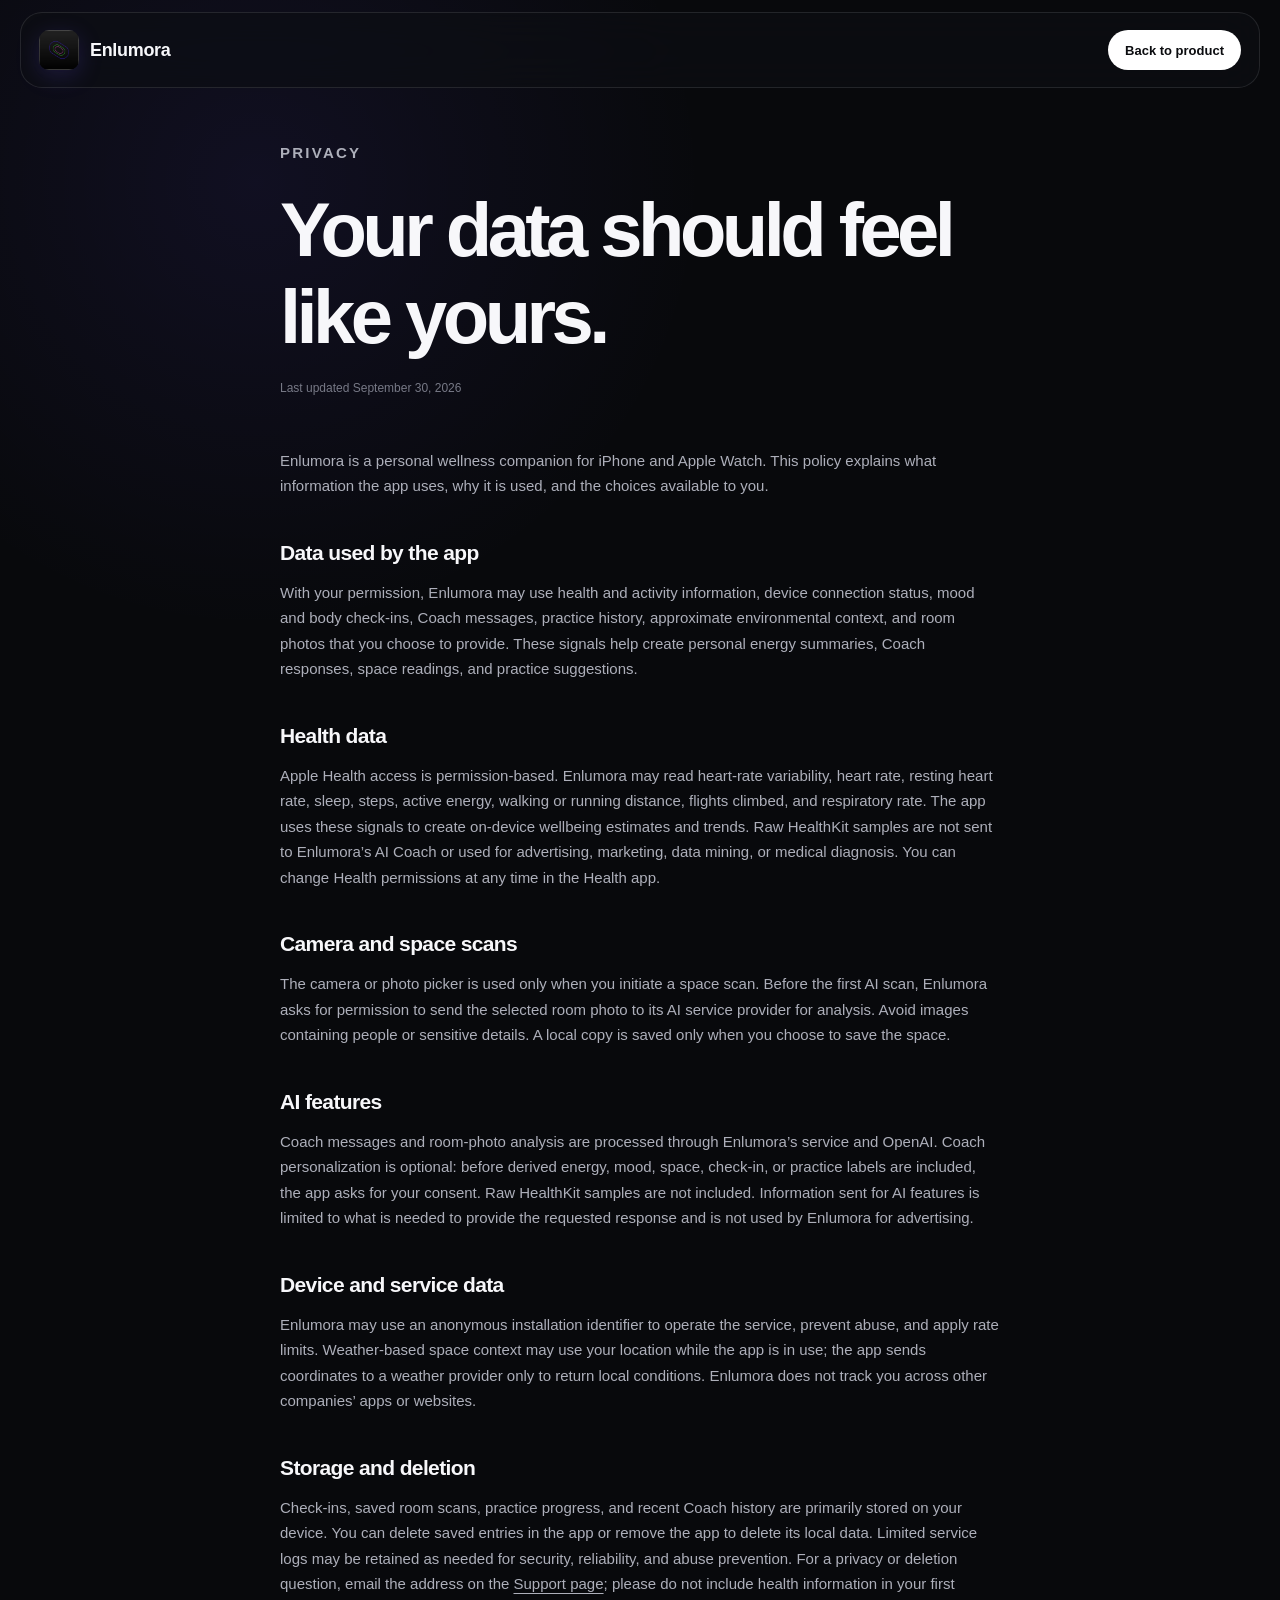
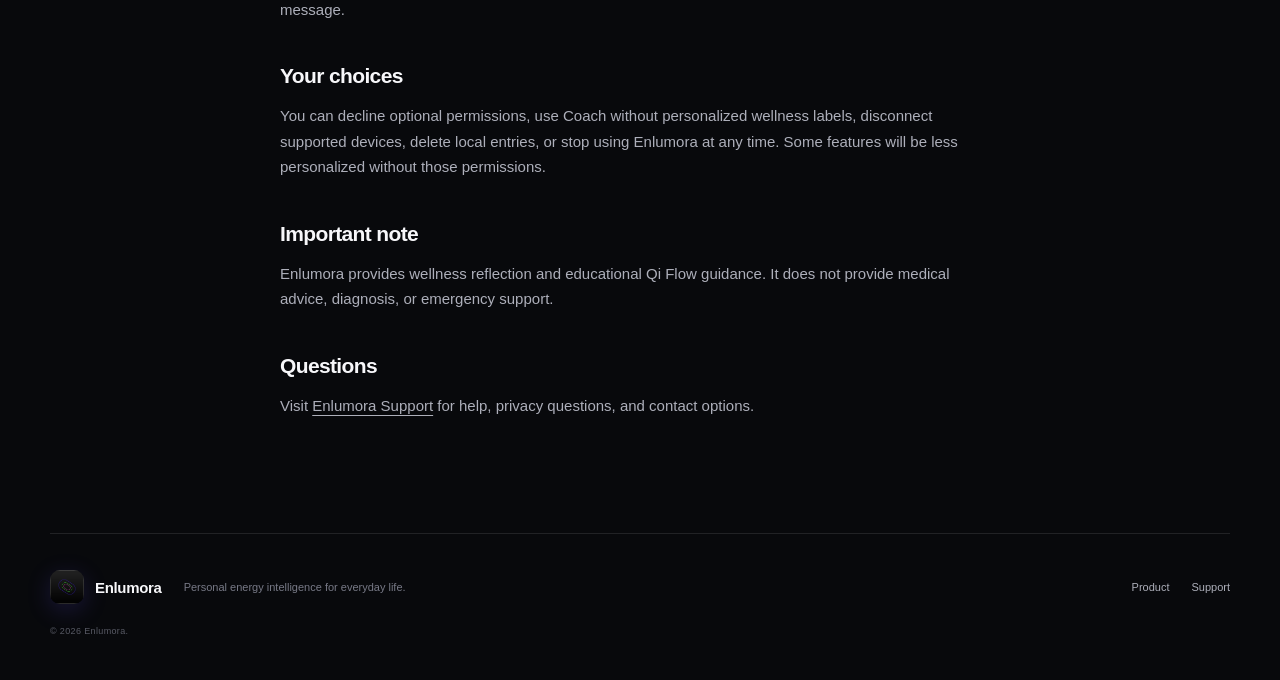
==== commit c68307d1: "Add direct Enlumora support contact" ====
--- a/privacy.html
+++ b/privacy.html
@@ -38,7 +38,7 @@
       <p>Enlumora may use an anonymous installation identifier to operate the service, prevent abuse, and apply rate limits. Weather-based space context may use your location while the app is in use; the app sends coordinates to a weather provider only to return local conditions. Enlumora does not track you across other companies’ apps or websites.</p>
 
       <h2>Storage and deletion</h2>
-      <p>Check-ins, saved room scans, practice progress, and recent Coach history are primarily stored on your device. You can delete saved entries in the app or remove the app to delete its local data. Limited service logs may be retained as needed for security, reliability, and abuse prevention. For a privacy or deletion question, use the contact option on the <a href="support.html">Support page</a> and do not include health information in a public request.</p>
+      <p>Check-ins, saved room scans, practice progress, and recent Coach history are primarily stored on your device. You can delete saved entries in the app or remove the app to delete its local data. Limited service logs may be retained as needed for security, reliability, and abuse prevention. For a privacy or deletion question, email the address on the <a href="support.html">Support page</a>; please do not include health information in your first message.</p>
 
       <h2>Your choices</h2>
       <p>You can decline optional permissions, use Coach without personalized wellness labels, disconnect supported devices, delete local entries, or stop using Enlumora at any time. Some features will be less personalized without those permissions.</p>
